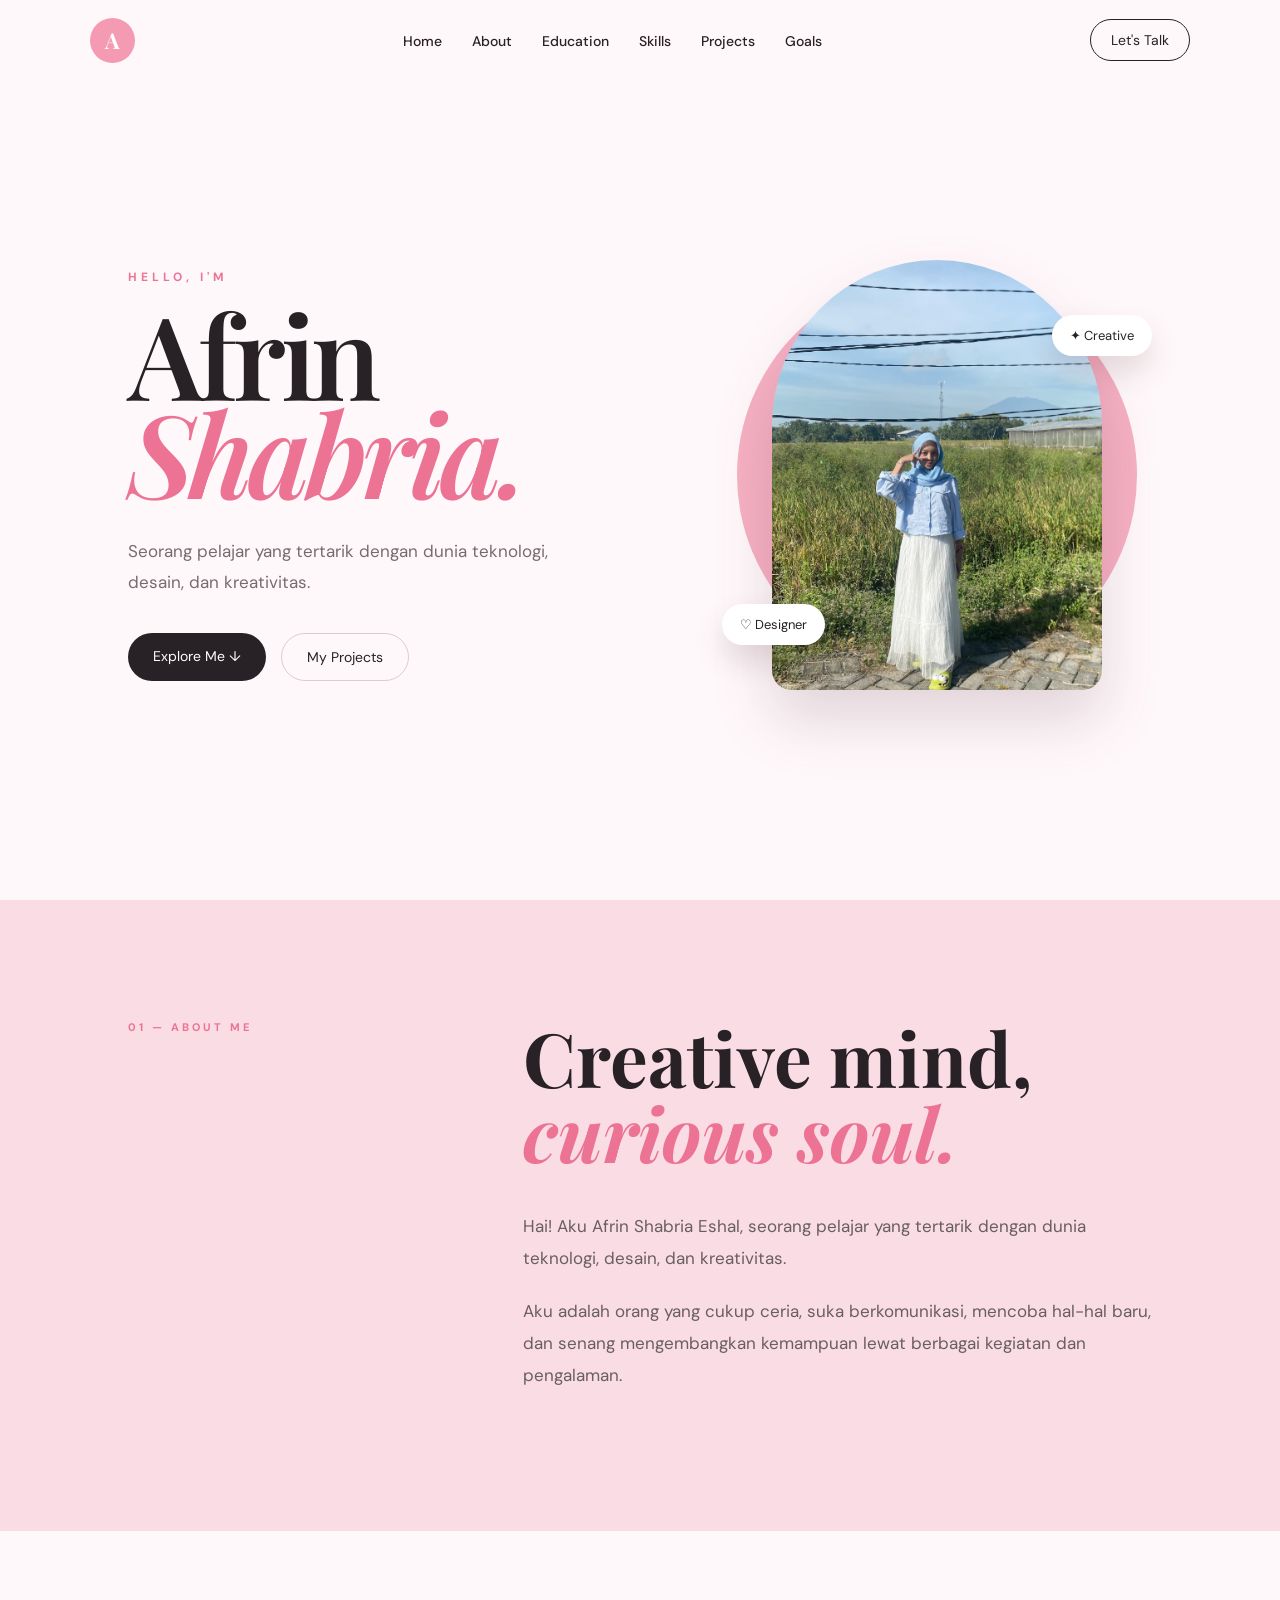
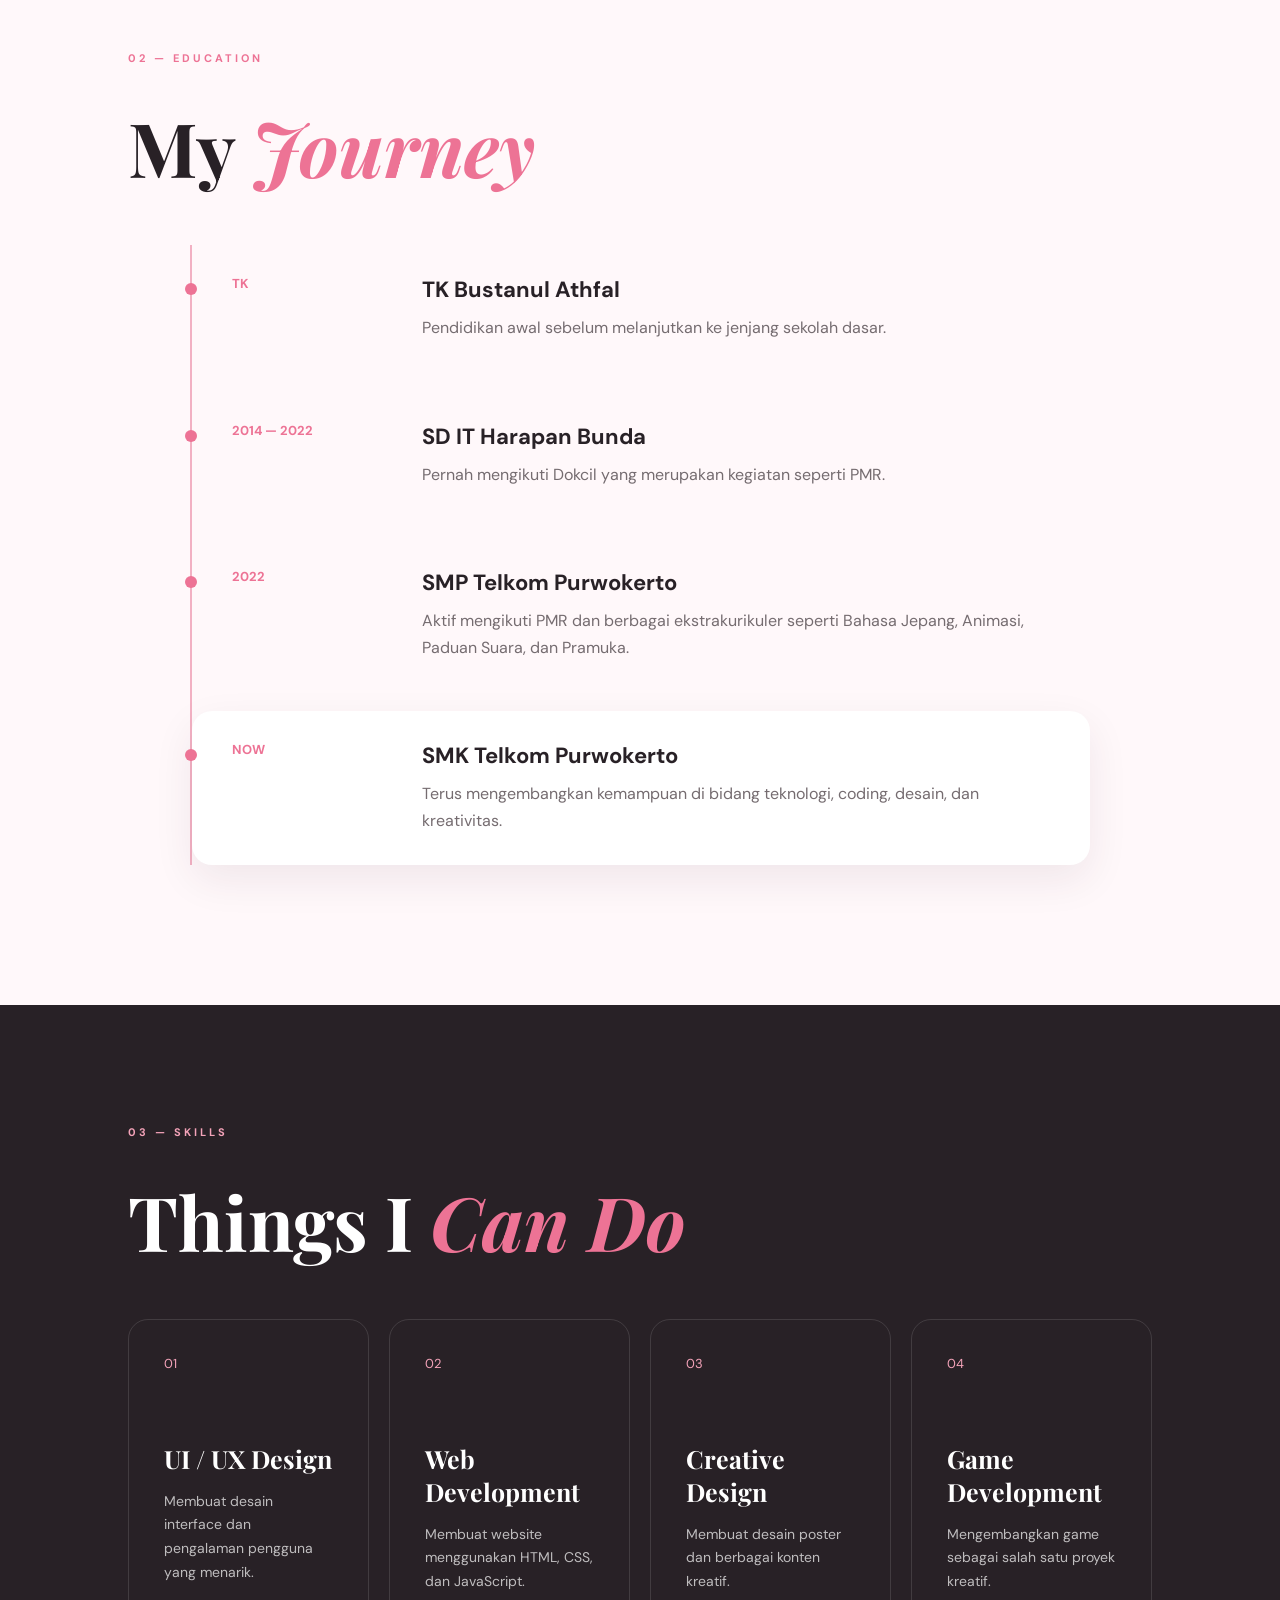
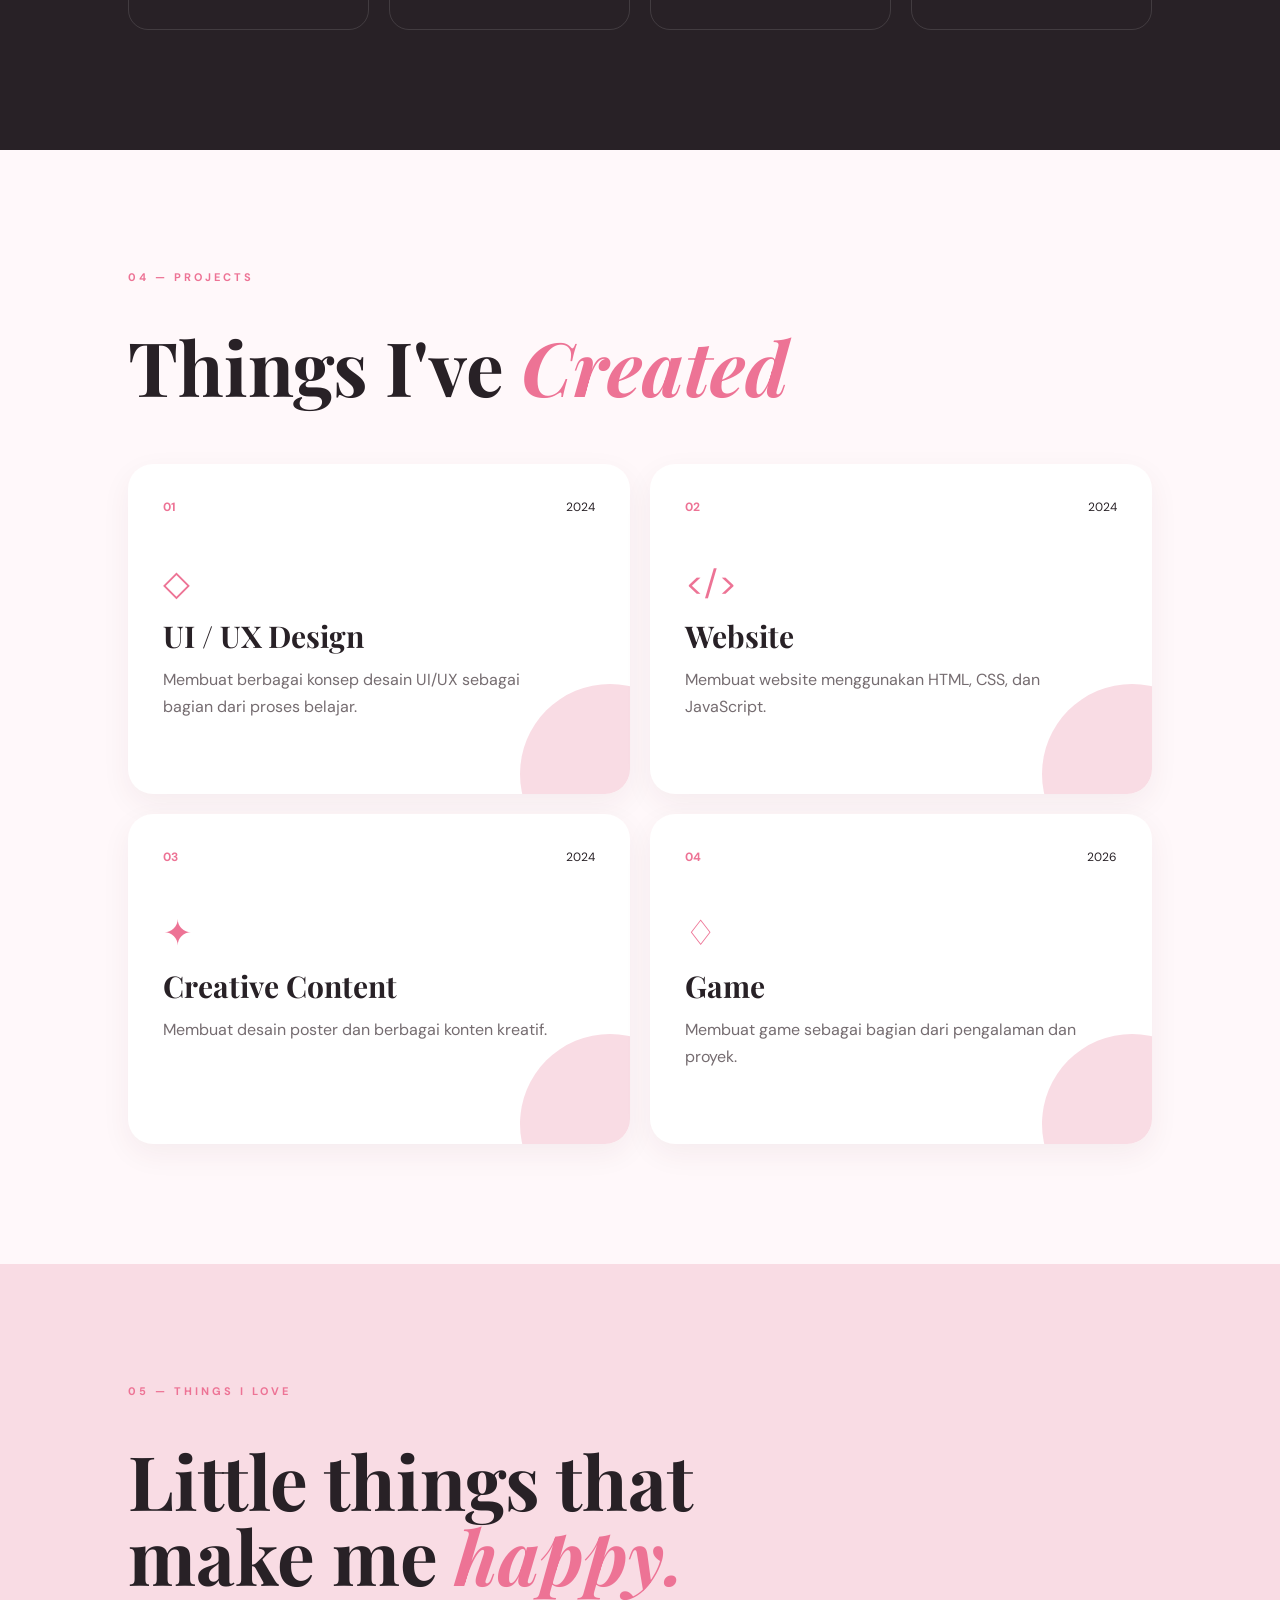
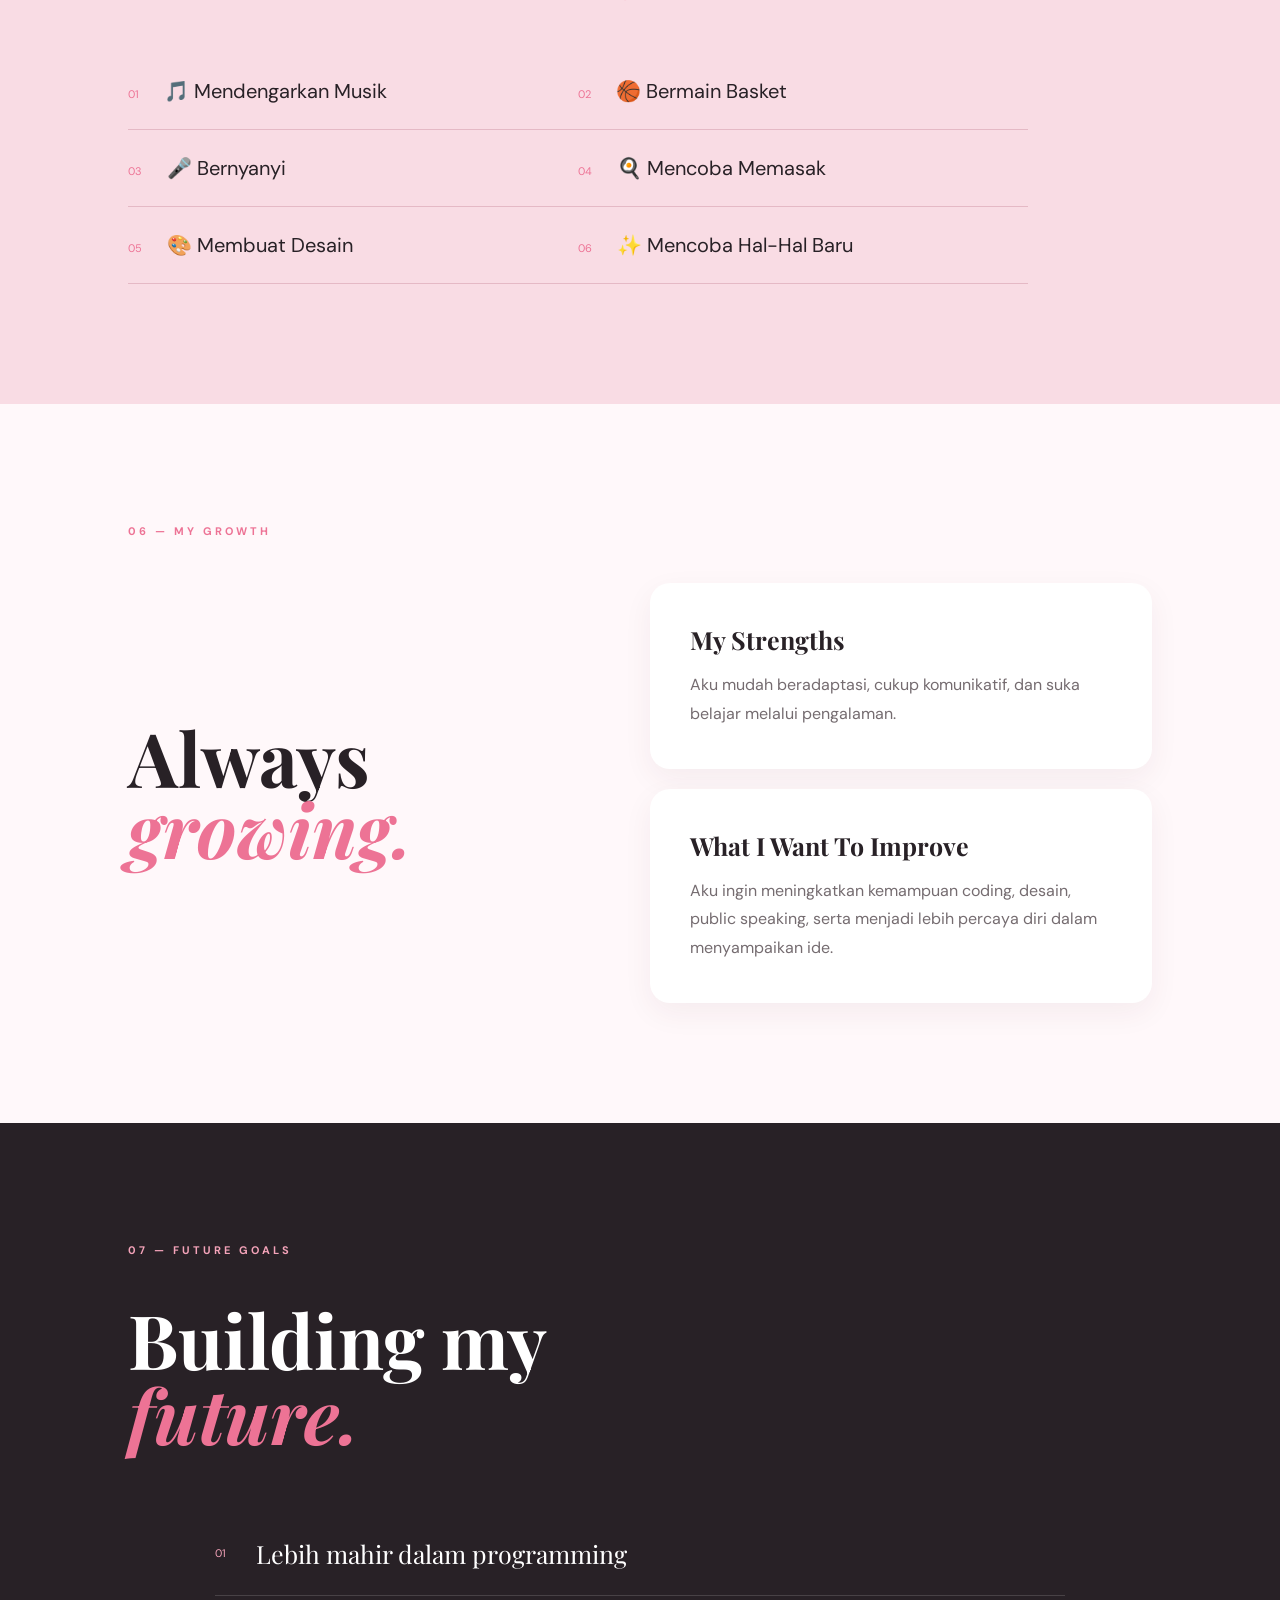
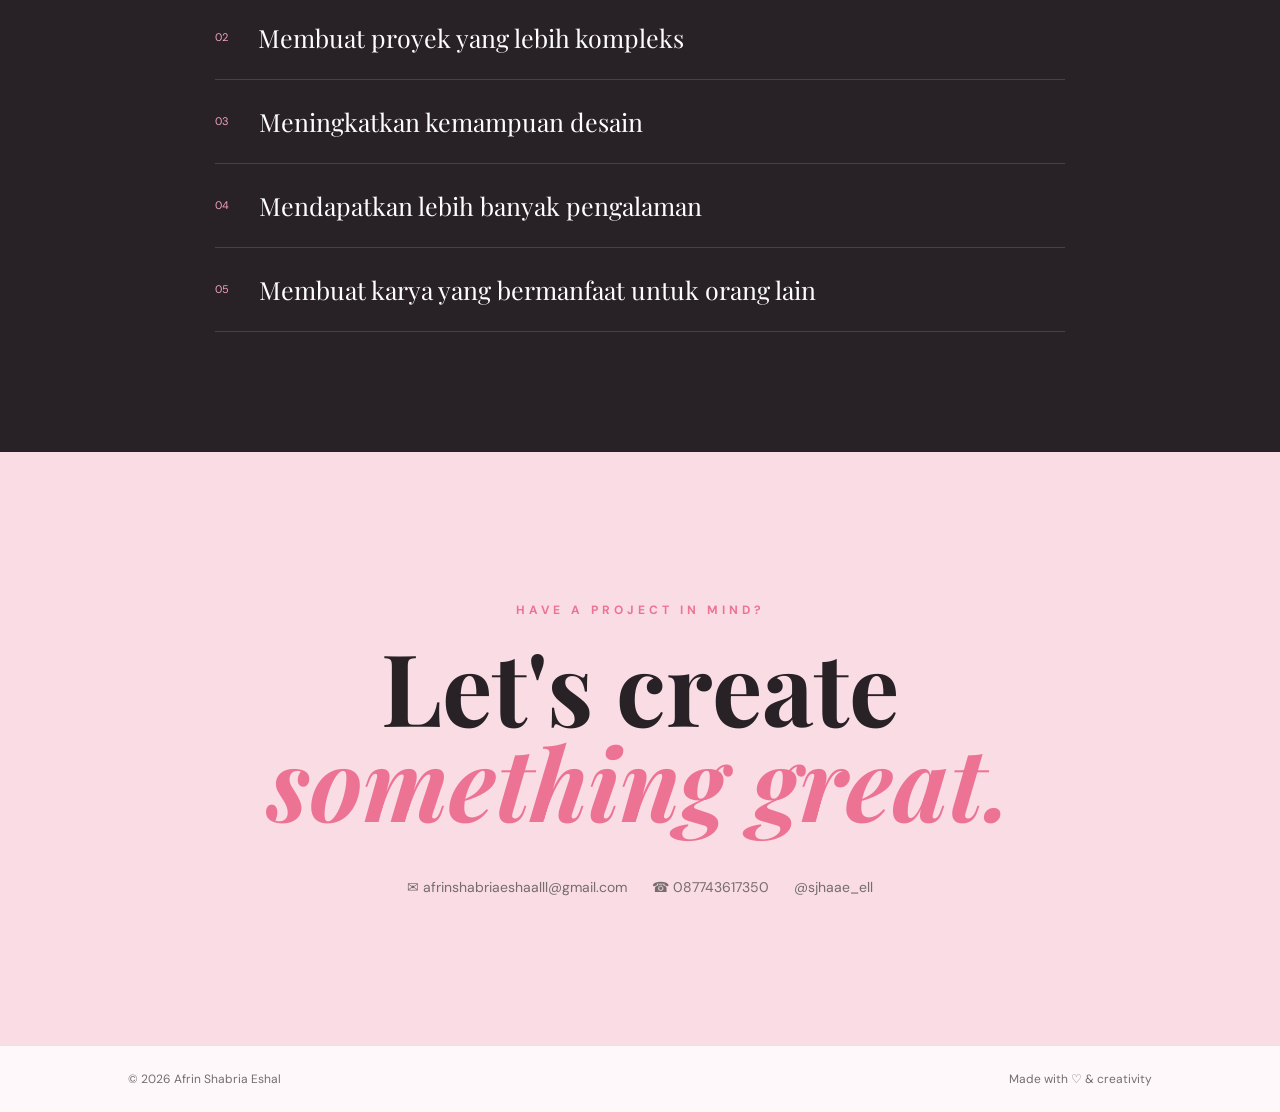
==== tes/index.html @ f7b9edfa "mbull" ====
<!DOCTYPE html>
<html lang="id">
<head>
    <meta charset="UTF-8">
    <meta name="viewport" content="width=device-width, initial-scale=1.0">

    <title>Afrin Shabria | Portfolio</title>

    <!-- Google Font -->
    <link rel="preconnect" href="https://fonts.googleapis.com">
    <link rel="preconnect" href="https://fonts.gstatic.com" crossorigin>
    <link href="https://fonts.googleapis.com/css2?family=DM+Sans:wght@400;500;600;700&family=Playfair+Display:wght@500;600;700&display=swap" rel="stylesheet">

    <!-- CSS -->
    <link rel="stylesheet" href="style.css">
</head>

<body>

    <!-- NAVBAR -->
    <nav class="navbar">
        <div class="logo">
            <span>A</span>
        </div>

        <ul class="nav-menu">
            <li><a href="#home">Home</a></li>
            <li><a href="#about">About</a></li>
            <li><a href="#education">Education</a></li>
            <li><a href="#skills">Skills</a></li>
            <li><a href="#projects">Projects</a></li>
            <li><a href="#goals">Goals</a></li>
        </ul>

        <a href="#contact" class="nav-button">Let's Talk</a>
    </nav>


    <!-- HERO -->
    <section id="home" class="hero">

        <div class="hero-content">

            <p class="small-title">
                HELLO, I'M
            </p>

            <h1>
                Afrin<br>
                <span>Shabria.</span>
            </h1>

            <p class="hero-description">
                Seorang pelajar yang tertarik dengan dunia
                teknologi, desain, dan kreativitas.
            </p>

            <div class="hero-buttons">
                <a href="#about" class="primary-button">
                    Explore Me ↓
                </a>

                <a href="#projects" class="secondary-button">
                    My Projects
                </a>
            </div>

        </div>


        <div class="hero-image">

            <div class="pink-circle"></div>

            <img src="foto-intro.png" alt="Foto Afrin Shabria">

            <div class="floating-card card-one">
                ✦ Creative
            </div>

            <div class="floating-card card-two">
                ♡ Designer
            </div>

        </div>

    </section>


    <!-- ABOUT -->
    <section id="about" class="section about">

        <div class="section-label">
            01 — ABOUT ME
        </div>

        <div class="about-content">

            <h2>
                Creative mind,<br>
                <span>curious soul.</span>
            </h2>

            <p>
                Hai! Aku Afrin Shabria Eshal, seorang pelajar
                yang tertarik dengan dunia teknologi, desain,
                dan kreativitas.
            </p>

            <p>
                Aku adalah orang yang cukup ceria, suka
                berkomunikasi, mencoba hal-hal baru, dan senang
                mengembangkan kemampuan lewat berbagai kegiatan
                dan pengalaman.
            </p>

        </div>

    </section>


    <!-- EDUCATION -->
    <section id="education" class="section education">

        <div class="section-label">
            02 — EDUCATION
        </div>

        <h2 class="section-title">
            My <span>Journey</span>
        </h2>

        <div class="timeline">

            <div class="timeline-item">

                <div class="timeline-year">
                    TK
                </div>

                <div class="timeline-content">
                    <h3>TK Bustanul Athfal</h3>
                    <p>
                        Pendidikan awal sebelum melanjutkan
                        ke jenjang sekolah dasar.
                    </p>
                </div>

            </div>


            <div class="timeline-item">

                <div class="timeline-year">
                    2014 — 2022
                </div>

                <div class="timeline-content">
                    <h3>SD IT Harapan Bunda</h3>
                    <p>
                        Pernah mengikuti Dokcil yang merupakan
                        kegiatan seperti PMR.
                    </p>
                </div>

            </div>


            <div class="timeline-item">

                <div class="timeline-year">
                    2022
                </div>

                <div class="timeline-content">
                    <h3>SMP Telkom Purwokerto</h3>
                    <p>
                        Aktif mengikuti PMR dan berbagai
                        ekstrakurikuler seperti Bahasa Jepang,
                        Animasi, Paduan Suara, dan Pramuka.
                    </p>
                </div>

            </div>


            <div class="timeline-item active">

                <div class="timeline-year">
                    NOW
                </div>

                <div class="timeline-content">
                    <h3>SMK Telkom Purwokerto</h3>
                    <p>
                        Terus mengembangkan kemampuan di bidang
                        teknologi, coding, desain, dan kreativitas.
                    </p>
                </div>

            </div>

        </div>

    </section>


    <!-- SKILLS -->
    <section id="skills" class="section skills-section">

        <div class="section-label">
            03 — SKILLS
        </div>

        <h2 class="section-title">
            Things I <span>Can Do</span>
        </h2>

        <div class="skills-grid">

            <div class="skill-card">
                <div class="skill-number">01</div>
                <h3>UI / UX Design</h3>
                <p>
                    Membuat desain interface dan pengalaman
                    pengguna yang menarik.
                </p>
            </div>

            <div class="skill-card">
                <div class="skill-number">02</div>
                <h3>Web Development</h3>
                <p>
                    Membuat website menggunakan HTML,
                    CSS, dan JavaScript.
                </p>
            </div>

            <div class="skill-card">
                <div class="skill-number">03</div>
                <h3>Creative Design</h3>
                <p>
                    Membuat desain poster dan berbagai
                    konten kreatif.
                </p>
            </div>

            <div class="skill-card">
                <div class="skill-number">04</div>
                <h3>Game Development</h3>
                <p>
                    Mengembangkan game sebagai salah satu
                    proyek kreatif.
                </p>
            </div>

        </div>

    </section>


    <!-- PROJECTS -->
    <section id="projects" class="section projects">

        <div class="section-label">
            04 — PROJECTS
        </div>

        <h2 class="section-title">
            Things I've <span>Created</span>
        </h2>

        <div class="project-grid">

            <div class="project-card project-large">

                <div class="project-number">
                    01
                </div>

                <div class="project-icon">
                    ◇
                </div>

                <h3>UI / UX Design</h3>

                <p>
                    Membuat berbagai konsep desain
                    UI/UX sebagai bagian dari proses belajar.
                </p>

                <span class="project-year">
                    2024
                </span>

            </div>


            <div class="project-card">

                <div class="project-number">
                    02
                </div>

                <div class="project-icon">
                    &lt;/&gt;
                </div>

                <h3>Website</h3>

                <p>
                    Membuat website menggunakan HTML,
                    CSS, dan JavaScript.
                </p>

                <span class="project-year">
                    2024
                </span>

            </div>


            <div class="project-card">

                <div class="project-number">
                    03
                </div>

                <div class="project-icon">
                    ✦
                </div>

                <h3>Creative Content</h3>

                <p>
                    Membuat desain poster dan
                    berbagai konten kreatif.
                </p>

                <span class="project-year">
                    2024
                </span>

            </div>


            <div class="project-card">

                <div class="project-number">
                    04
                </div>

                <div class="project-icon">
                    ♢
                </div>

                <h3>Game</h3>

                <p>
                    Membuat game sebagai bagian
                    dari pengalaman dan proyek.
                </p>

                <span class="project-year">
                    2026
                </span>

            </div>

        </div>

    </section>


    <!-- HOBBIES -->
    <section class="section hobbies">

        <div class="section-label">
            05 — THINGS I LOVE
        </div>

        <h2 class="section-title">
            Little things that<br>
            make me <span>happy.</span>
        </h2>

        <div class="hobby-list">

            <div class="hobby">
                <span>01</span>
                🎵 Mendengarkan Musik
            </div>

            <div class="hobby">
                <span>02</span>
                🏀 Bermain Basket
            </div>

            <div class="hobby">
                <span>03</span>
                🎤 Bernyanyi
            </div>

            <div class="hobby">
                <span>04</span>
                🍳 Mencoba Memasak
            </div>

            <div class="hobby">
                <span>05</span>
                🎨 Membuat Desain
            </div>

            <div class="hobby">
                <span>06</span>
                ✨ Mencoba Hal-Hal Baru
            </div>

        </div>

    </section>


    <!-- GROWTH -->
    <section class="section growth">

        <div class="section-label">
            06 — MY GROWTH
        </div>

        <div class="growth-grid">

            <div>
                <h2>
                    Always<br>
                    <span>growing.</span>
                </h2>
            </div>

            <div class="growth-box">

                <h3>My Strengths</h3>

                <p>
                    Aku mudah beradaptasi, cukup komunikatif,
                    dan suka belajar melalui pengalaman.
                </p>

            </div>

            <div class="growth-box">

                <h3>What I Want To Improve</h3>

                <p>
                    Aku ingin meningkatkan kemampuan coding,
                    desain, public speaking, serta menjadi
                    lebih percaya diri dalam menyampaikan ide.
                </p>

            </div>

        </div>

    </section>


    <!-- GOALS -->
    <section id="goals" class="section goals">

        <div class="section-label">
            07 — FUTURE GOALS
        </div>

        <h2 class="section-title">
            Building my<br>
            <span>future.</span>
        </h2>

        <div class="goals-grid">

            <div class="goal">
                <span>01</span>
                Lebih mahir dalam programming
            </div>

            <div class="goal">
                <span>02</span>
                Membuat proyek yang lebih kompleks
            </div>

            <div class="goal">
                <span>03</span>
                Meningkatkan kemampuan desain
            </div>

            <div class="goal">
                <span>04</span>
                Mendapatkan lebih banyak pengalaman
            </div>

            <div class="goal">
                <span>05</span>
                Membuat karya yang bermanfaat untuk orang lain
            </div>

        </div>

    </section>


    <!-- CONTACT -->
    <section id="contact" class="contact">

        <p class="small-title">
            HAVE A PROJECT IN MIND?
        </p>

        <h2>
            Let's create<br>
            <span>something great.</span>
        </h2>

        <div class="contact-info">

            <a href="mailto:afrinshabriaeshaalll@gmail.com">
                ✉ afrinshabriaeshaalll@gmail.com
            </a>

            <span>
                ☎ 087743617350
            </span>

            <span>
                @sjhaae_ell
            </span>

        </div>

    </section>


    <!-- FOOTER -->
    <footer>

        <div>
            © 2026 Afrin Shabria Eshal
        </div>

        <div>
            Made with ♡ & creativity
        </div>

    </footer>


    <!-- JAVASCRIPT -->
    <script>

        // Smooth scrolling
        document.querySelectorAll('a[href^="#"]').forEach(anchor => {

            anchor.addEventListener('click', function (e) {

                e.preventDefault();

                document.querySelector(this.getAttribute('href'))
                    .scrollIntoView({
                        behavior: 'smooth'
                    });

            });

        });


        // Navbar effect ketika scroll
        window.addEventListener('scroll', () => {

            const navbar = document.querySelector('.navbar');

            if (window.scrollY > 50) {
                navbar.classList.add('scrolled');
            } else {
                navbar.classList.remove('scrolled');
            }

        });


        // Reveal animation
        const revealElements =
            document.querySelectorAll(
                '.card, .skill-card, .project-card, .timeline-item, .growth-box, .goal, .hobby'
            );

        const observer = new IntersectionObserver(
            entries => {

                entries.forEach(entry => {

                    if (entry.isIntersecting) {
                        entry.target.classList.add('show');
                    }

                });

            },
            {
                threshold: 0.15
            }
        );

        revealElements.forEach(element => {
            observer.observe(element);
        });

    </script>

</body>
</html>
---- tes/style.css ----
/* =========================
   RESET
========================= */

* {
    margin: 0;
    padding: 0;
    box-sizing: border-box;
}

html {
    scroll-behavior: smooth;
}

body {
    font-family: "DM Sans", sans-serif;
    background: #fff8fa;
    color: #282126;
    overflow-x: hidden;
}

a {
    text-decoration: none;
    color: inherit;
}

section {
    scroll-margin-top: 90px;
}


/* =========================
   NAVBAR
========================= */

.navbar {
    position: fixed;
    top: 0;
    left: 0;
    width: 100%;
    height: 80px;

    display: flex;
    align-items: center;
    justify-content: space-between;

    padding: 0 7%;

    z-index: 1000;

    transition: 0.3s;
}

.navbar.scrolled {
    background: rgba(255, 248, 250, 0.9);
    backdrop-filter: blur(15px);
    box-shadow: 0 5px 30px rgba(80, 40, 50, 0.08);
}

.logo {
    width: 45px;
    height: 45px;

    display: flex;
    align-items: center;
    justify-content: center;

    border-radius: 50%;

    background: #f49ab2;
    color: white;

    font-family: "Playfair Display", serif;
    font-size: 22px;
    font-weight: bold;
}

.nav-menu {
    display: flex;
    gap: 30px;
    list-style: none;
}

.nav-menu a {
    font-size: 14px;
    font-weight: 500;

    transition: 0.3s;
}

.nav-menu a:hover {
    color: #ed7395;
}

.nav-button {
    padding: 11px 20px;

    border: 1px solid #282126;
    border-radius: 30px;

    font-size: 14px;

    transition: 0.3s;
}

.nav-button:hover {
    background: #282126;
    color: white;
}


/* =========================
   HERO
========================= */

.hero {
    min-height: 100vh;

    display: flex;
    align-items: center;
    justify-content: space-between;

    padding: 130px 10% 80px;

    position: relative;

    overflow: hidden;
}

.hero-content {
    max-width: 600px;

    animation: fadeUp 1s ease;
}

.small-title {
    font-size: 12px;
    letter-spacing: 4px;
    font-weight: 700;

    color: #ed7395;

    margin-bottom: 20px;
}

.hero h1 {
    font-family: "Playfair Display", serif;

    font-size: clamp(70px, 9vw, 125px);
    line-height: 0.85;

    font-weight: 600;

    letter-spacing: -5px;
}

.hero h1 span {
    color: #ed7395;
    font-style: italic;
}

.hero-description {
    max-width: 430px;

    margin-top: 35px;

    font-size: 17px;
    line-height: 1.8;

    color: #756c70;
}

.hero-buttons {
    display: flex;
    gap: 15px;

    margin-top: 35px;
}

.primary-button,
.secondary-button {
    padding: 14px 25px;

    border-radius: 30px;

    font-size: 14px;

    transition: 0.3s;
}

.primary-button {
    background: #282126;
    color: white;
}

.primary-button:hover {
    background: #ed7395;
    transform: translateY(-3px);
}

.secondary-button {
    border: 1px solid #d9cdd1;
}

.secondary-button:hover {
    border-color: #ed7395;
    color: #ed7395;
}


/* =========================
   HERO IMAGE
========================= */

.hero-image {
    width: 430px;
    height: 520px;

    position: relative;

    animation: fadeIn 1.2s ease;
}

.hero-image img {
    position: absolute;

    width: 330px;
    height: 430px;

    object-fit: cover;

    left: 50%;
    top: 50%;

    transform: translate(-50%, -50%);

    border-radius: 170px 170px 20px 20px;

    z-index: 2;

    filter: grayscale(15%);

    box-shadow: 0 30px 60px rgba(100, 50, 70, 0.18);
}

.pink-circle {
    position: absolute;

    width: 400px;
    height: 400px;

    border-radius: 50%;

    background: #f6b0c3;

    top: 60px;
    left: 15px;
}

.floating-card {
    position: absolute;

    background: white;

    padding: 12px 18px;

    border-radius: 30px;

    box-shadow: 0 15px 30px rgba(80, 40, 50, 0.15);

    font-size: 13px;

    z-index: 3;

    animation: floating 3s ease-in-out infinite;
}

.card-one {
    top: 100px;
    right: 0;
}

.card-two {
    bottom: 90px;
    left: 0;

    animation-delay: 1s;
}


/* =========================
   GENERAL SECTION
========================= */

.section {
    padding: 120px 10%;
}

.section-label {
    color: #ed7395;

    font-size: 11px;
    font-weight: 700;

    letter-spacing: 3px;

    margin-bottom: 45px;
}

.section-title {
    font-family: "Playfair Display", serif;

    font-size: clamp(45px, 6vw, 75px);

    line-height: 1;

    margin-bottom: 60px;
}

.section-title span {
    color: #ed7395;
    font-style: italic;
}


/* =========================
   ABOUT
========================= */

.about {
    background: #f9dce4;

    display: grid;
    grid-template-columns: 1fr 2fr;

    gap: 80px;
}

.about-content {
    max-width: 700px;
}

.about-content h2 {
    font-family: "Playfair Display", serif;

    font-size: clamp(45px, 6vw, 75px);

    line-height: 1;

    margin-bottom: 40px;
}

.about-content h2 span {
    color: #ed7395;
    font-style: italic;
}

.about-content p {
    max-width: 650px;

    color: #695e63;

    font-size: 17px;

    line-height: 1.9;

    margin-bottom: 20px;
}


/* =========================
   EDUCATION
========================= */

.timeline {
    max-width: 900px;

    margin: auto;

    border-left: 2px solid #f2b1c3;
}

.timeline-item {
    position: relative;

    display: grid;
    grid-template-columns: 160px 1fr;

    gap: 30px;

    padding: 30px 40px;

    margin-bottom: 20px;

    opacity: 0;
    transform: translateY(30px);

    transition: 0.7s;
}

.timeline-item.show {
    opacity: 1;
    transform: translateY(0);
}

.timeline-item::before {
    content: "";

    position: absolute;

    width: 12px;
    height: 12px;

    border-radius: 50%;

    background: #ed7395;

    left: -7px;
    top: 38px;
}

.timeline-year {
    color: #ed7395;

    font-size: 13px;

    font-weight: bold;
}

.timeline-content h3 {
    font-size: 22px;

    margin-bottom: 10px;
}

.timeline-content p {
    color: #756c70;

    line-height: 1.7;
}

.timeline-item.active {
    background: white;

    border-radius: 20px;

    box-shadow: 0 15px 40px rgba(70, 30, 45, 0.08);
}


/* =========================
   SKILLS
========================= */

.skills-section {
    background: #282126;
    color: white;
}

.skills-section .section-label {
    color: #f4a3b9;
}

.skills-grid {
    display: grid;

    grid-template-columns: repeat(4, 1fr);

    gap: 20px;
}

.skill-card {
    padding: 35px;

    min-height: 270px;

    border: 1px solid rgba(255,255,255,0.12);

    border-radius: 20px;

    transition: 0.4s;

    opacity: 0;
    transform: translateY(30px);
}

.skill-card.show {
    opacity: 1;
    transform: translateY(0);
}

.skill-card:hover {
    background: #f4a3b9;

    color: #282126;

    transform: translateY(-10px);
}

.skill-number {
    color: #f4a3b9;

    font-size: 13px;

    margin-bottom: 70px;
}

.skill-card:hover .skill-number {
    color: #282126;
}

.skill-card h3 {
    font-family: "Playfair Display", serif;

    font-size: 25px;

    margin-bottom: 15px;
}

.skill-card p {
    font-size: 14px;

    line-height: 1.7;

    opacity: 0.7;
}


/* =========================
   PROJECTS
========================= */

.project-grid {
    display: grid;

    grid-template-columns: repeat(2, 1fr);

    gap: 20px;
}

.project-card {
    position: relative;

    min-height: 330px;

    padding: 35px;

    border-radius: 25px;

    background: white;

    box-shadow: 0 10px 30px rgba(80, 40, 50, 0.06);

    transition: 0.4s;

    overflow: hidden;

    opacity: 0;
    transform: translateY(30px);
}

.project-card.show {
    opacity: 1;
    transform: translateY(0);
}

.project-card:hover {
    transform: translateY(-10px);

    box-shadow: 0 25px 50px rgba(80, 40, 50, 0.15);
}

.project-card::after {
    content: "";

    position: absolute;

    width: 180px;
    height: 180px;

    border-radius: 50%;

    background: #f9dce4;

    right: -70px;
    bottom: -70px;

    transition: 0.4s;
}

.project-card:hover::after {
    transform: scale(1.4);
    background: #f4a3b9;
}

.project-number {
    font-size: 12px;

    color: #ed7395;

    font-weight: bold;
}

.project-icon {
    margin-top: 45px;

    font-size: 35px;

    color: #ed7395;
}

.project-card h3 {
    font-family: "Playfair Display", serif;

    font-size: 30px;

    margin: 10px 0;
}

.project-card p {
    max-width: 400px;

    color: #756c70;

    line-height: 1.7;
}

.project-year {
    position: absolute;

    right: 35px;
    top: 35px;

    font-size: 12px;
}


/* =========================
   HOBBIES
========================= */

.hobbies {
    background: #f9dce4;
}

.hobby-list {
    display: grid;

    grid-template-columns: repeat(2, 1fr);

    gap: 0;

    max-width: 900px;
}

.hobby {
    padding: 25px 0;

    border-bottom: 1px solid #e5b9c5;

    font-size: 20px;

    transition: 0.3s;

    opacity: 0;
    transform: translateX(-20px);
}

.hobby.show {
    opacity: 1;
    transform: translateX(0);
}

.hobby:hover {
    padding-left: 15px;
    color: #ed7395;
}

.hobby span {
    color: #ed7395;

    font-size: 11px;

    margin-right: 20px;
}


/* =========================
   GROWTH
========================= */

.growth-grid {
    display: grid;

    grid-template-columns: 1fr 1fr;

    gap: 20px;
}

.growth-grid > div:first-child {
    grid-row: span 2;

    display: flex;

    align-items: center;
}

.growth h2 {
    font-family: "Playfair Display", serif;

    font-size: 75px;

    line-height: 0.95;
}

.growth h2 span {
    color: #ed7395;

    font-style: italic;
}

.growth-box {
    padding: 40px;

    background: white;

    border-radius: 20px;

    box-shadow: 0 10px 30px rgba(80, 40, 50, 0.06);

    opacity: 0;
    transform: translateY(30px);

    transition: 0.5s;
}

.growth-box.show {
    opacity: 1;
    transform: translateY(0);
}

.growth-box:hover {
    transform: translateY(-7px);
}

.growth-box h3 {
    margin-bottom: 15px;

    font-family: "Playfair Display", serif;

    font-size: 25px;
}

.growth-box p {
    color: #756c70;

    line-height: 1.8;
}


/* =========================
   GOALS
========================= */

.goals {
    background: #282126;
    color: white;
}

.goals .section-label {
    color: #f4a3b9;
}

.goals-grid {
    max-width: 850px;

    margin: auto;
}

.goal {
    display: flex;

    align-items: center;

    gap: 30px;

    padding: 25px 0;

    border-bottom: 1px solid rgba(255,255,255,0.15);

    font-family: "Playfair Display", serif;

    font-size: 25px;

    opacity: 0;
    transform: translateX(-20px);

    transition: 0.5s;
}

.goal.show {
    opacity: 1;
    transform: translateX(0);
}

.goal:hover {
    color: #f4a3b9;

    padding-left: 15px;
}

.goal span {
    font-family: "DM Sans", sans-serif;

    font-size: 11px;

    color: #f4a3b9;
}


/* =========================
   CONTACT
========================= */

.contact {
    padding: 150px 10%;

    text-align: center;

    background: #f9dce4;
}

.contact h2 {
    font-family: "Playfair Display", serif;

    font-size: clamp(55px, 8vw, 100px);

    line-height: 0.95;

    margin-bottom: 50px;
}

.contact h2 span {
    color: #ed7395;

    font-style: italic;
}

.contact-info {
    display: flex;

    justify-content: center;

    flex-wrap: wrap;

    gap: 25px;

    color: #756c70;

    font-size: 14px;
}

.contact-info a:hover {
    color: #ed7395;
}


/* =========================
   FOOTER
========================= */

footer {
    padding: 25px 10%;

    display: flex;

    justify-content: space-between;

    font-size: 12px;

    color: #756c70;

    background: #fff8fa;
}


/* =========================
   ANIMATIONS
========================= */

@keyframes fadeUp {

    from {
        opacity: 0;
        transform: translateY(40px);
    }

    to {
        opacity: 1;
        transform: translateY(0);
    }

}

@keyframes fadeIn {

    from {
        opacity: 0;
        transform: scale(0.9);
    }

    to {
        opacity: 1;
        transform: scale(1);
    }

}

@keyframes floating {

    0%, 100% {
        transform: translateY(0);
    }

    50% {
        transform: translateY(-12px);
    }

}


/* =========================
   RESPONSIVE
========================= */

@media (max-width: 900px) {

    .nav-menu {
        display: none;
    }

    .hero {
        flex-direction: column;

        text-align: center;

        padding-top: 130px;
    }

    .hero-description {
        margin-left: auto;
        margin-right: auto;
    }

    .hero-buttons {
        justify-content: center;
    }

    .hero-image {
        margin-top: 60px;
    }

    .about {
        grid-template-columns: 1fr;
        gap: 20px;
    }

    .skills-grid {
        grid-template-columns: repeat(2, 1fr);
    }

    .growth-grid {
        grid-template-columns: 1fr;
    }

    .growth-grid > div:first-child {
        grid-row: auto;
    }

}


@media (max-width: 600px) {

    .navbar {
        padding: 0 5%;
    }

    .nav-button {
        display: none;
    }

    .hero {
        padding-left: 6%;
        padding-right: 6%;
    }

    .hero h1 {
        font-size: 70px;
    }

    .hero-image {
        width: 320px;
        height: 420px;
    }

    .hero-image img {
        width: 250px;
        height: 340px;
    }

    .pink-circle {
        width: 300px;
        height: 300px;

        left: 10px;
    }

    .section {
        padding: 80px 7%;
    }

    .skills-grid,
    .project-grid,
    .hobby-list {
        grid-template-columns: 1fr;
    }

    .timeline-item {
        grid-template-columns: 1fr;

        gap: 10px;

        padding-left: 25px;
    }

    .growth h2 {
        font-size: 55px;
    }

    .goal {
        font-size: 20px;
    }

    footer {
        flex-direction: column;

        gap: 10px;

        text-align: center;
    }

}
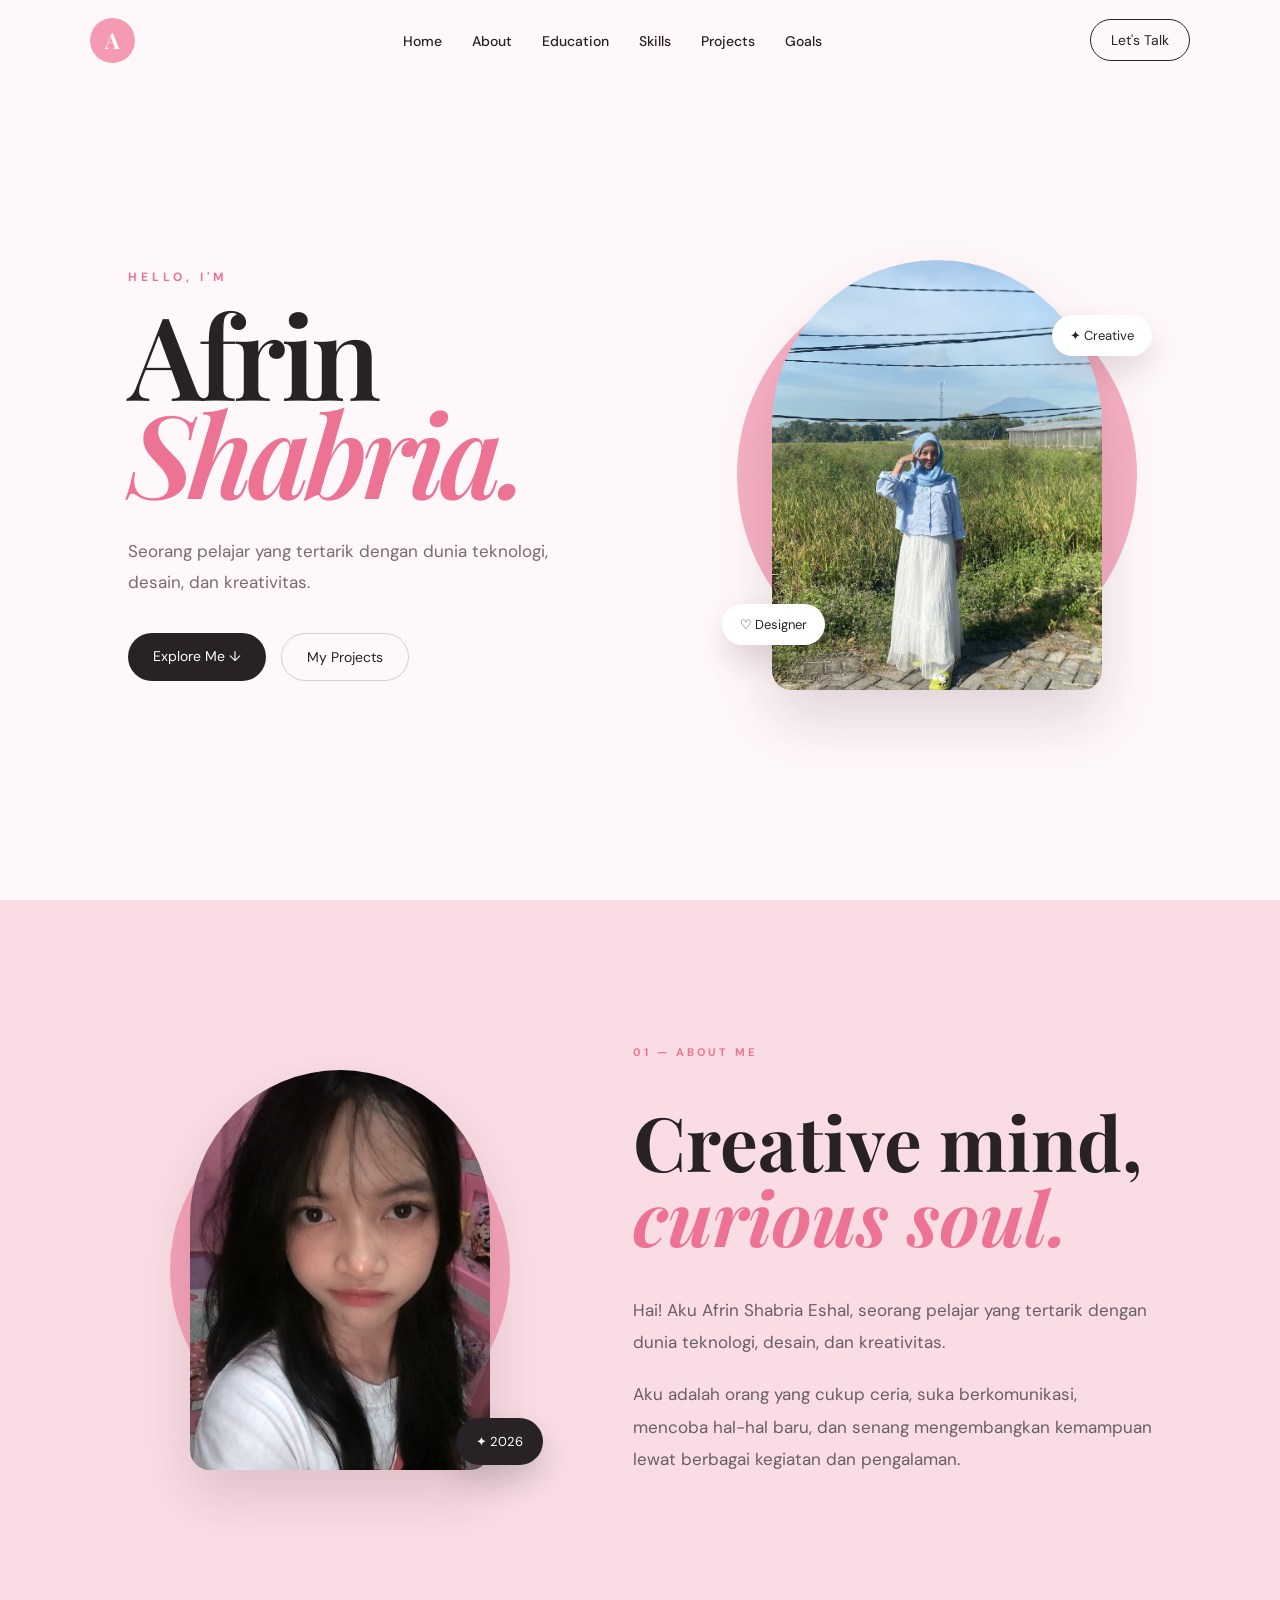
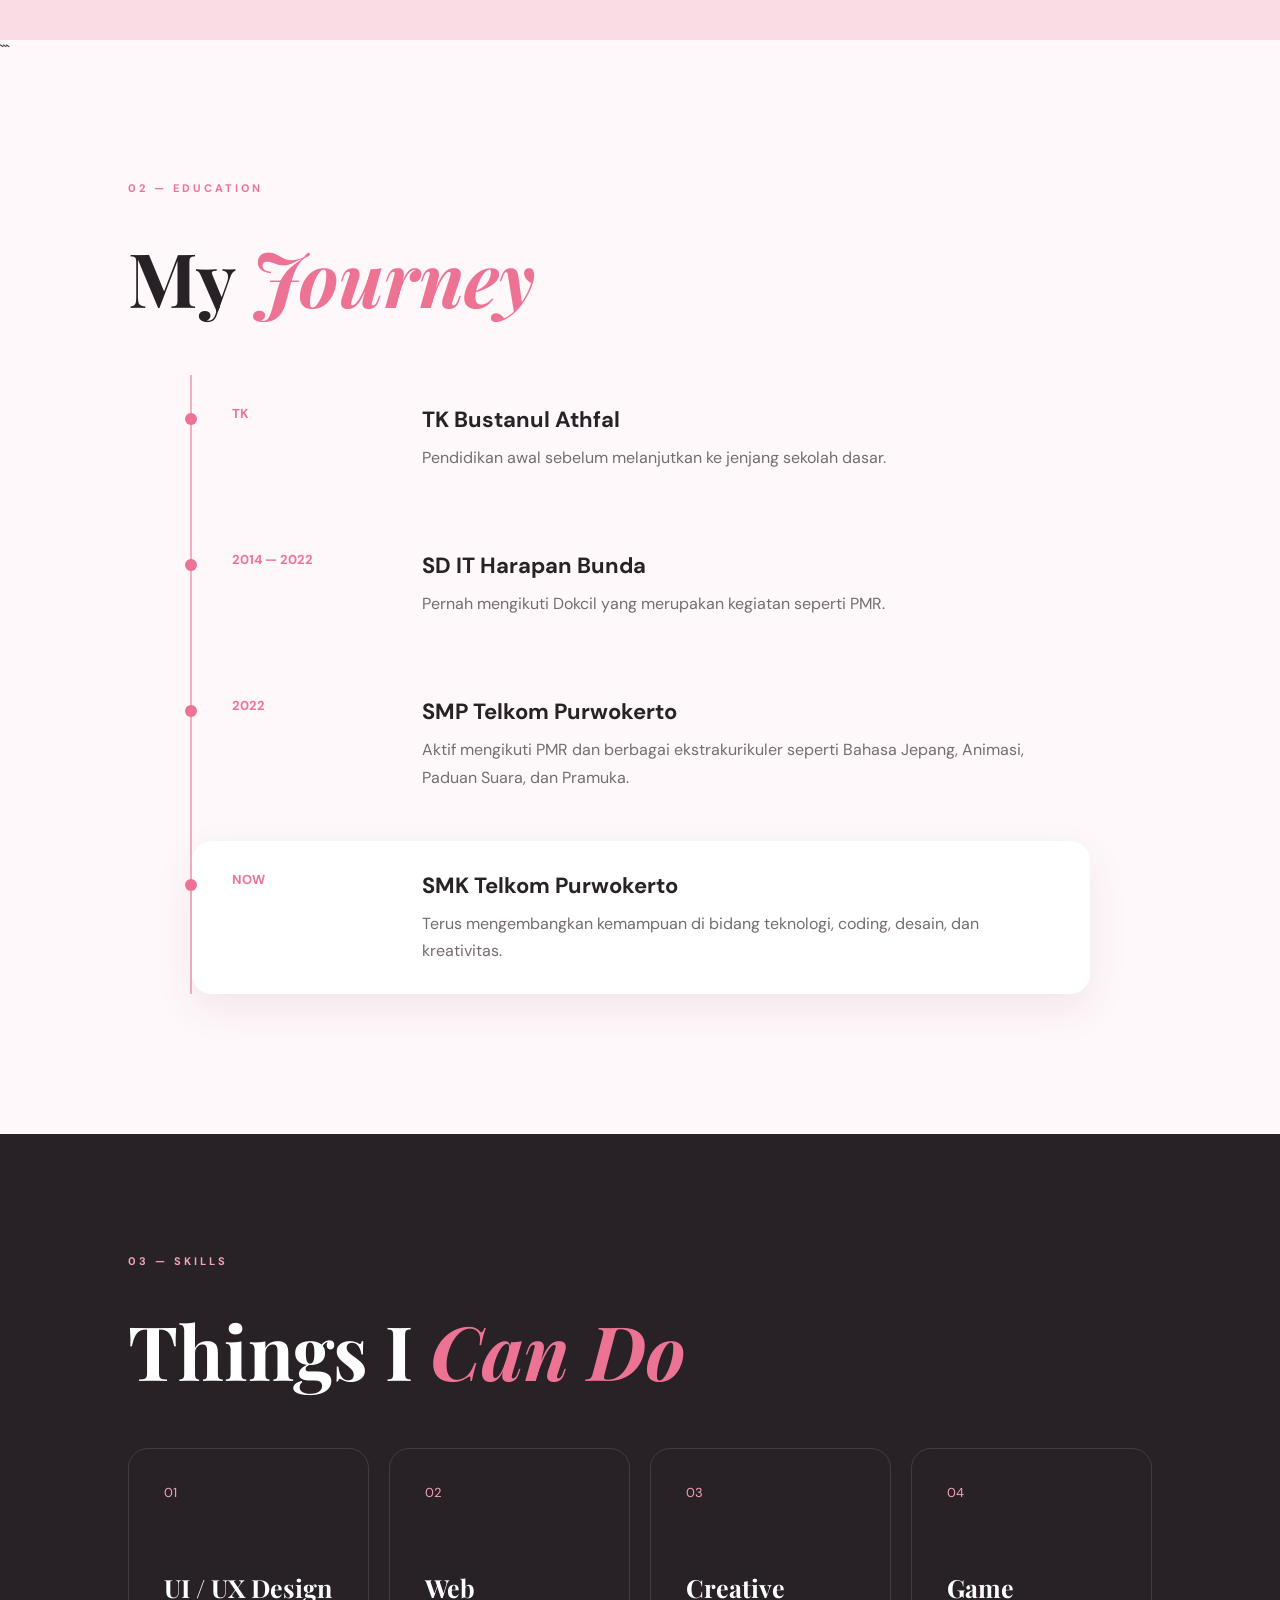
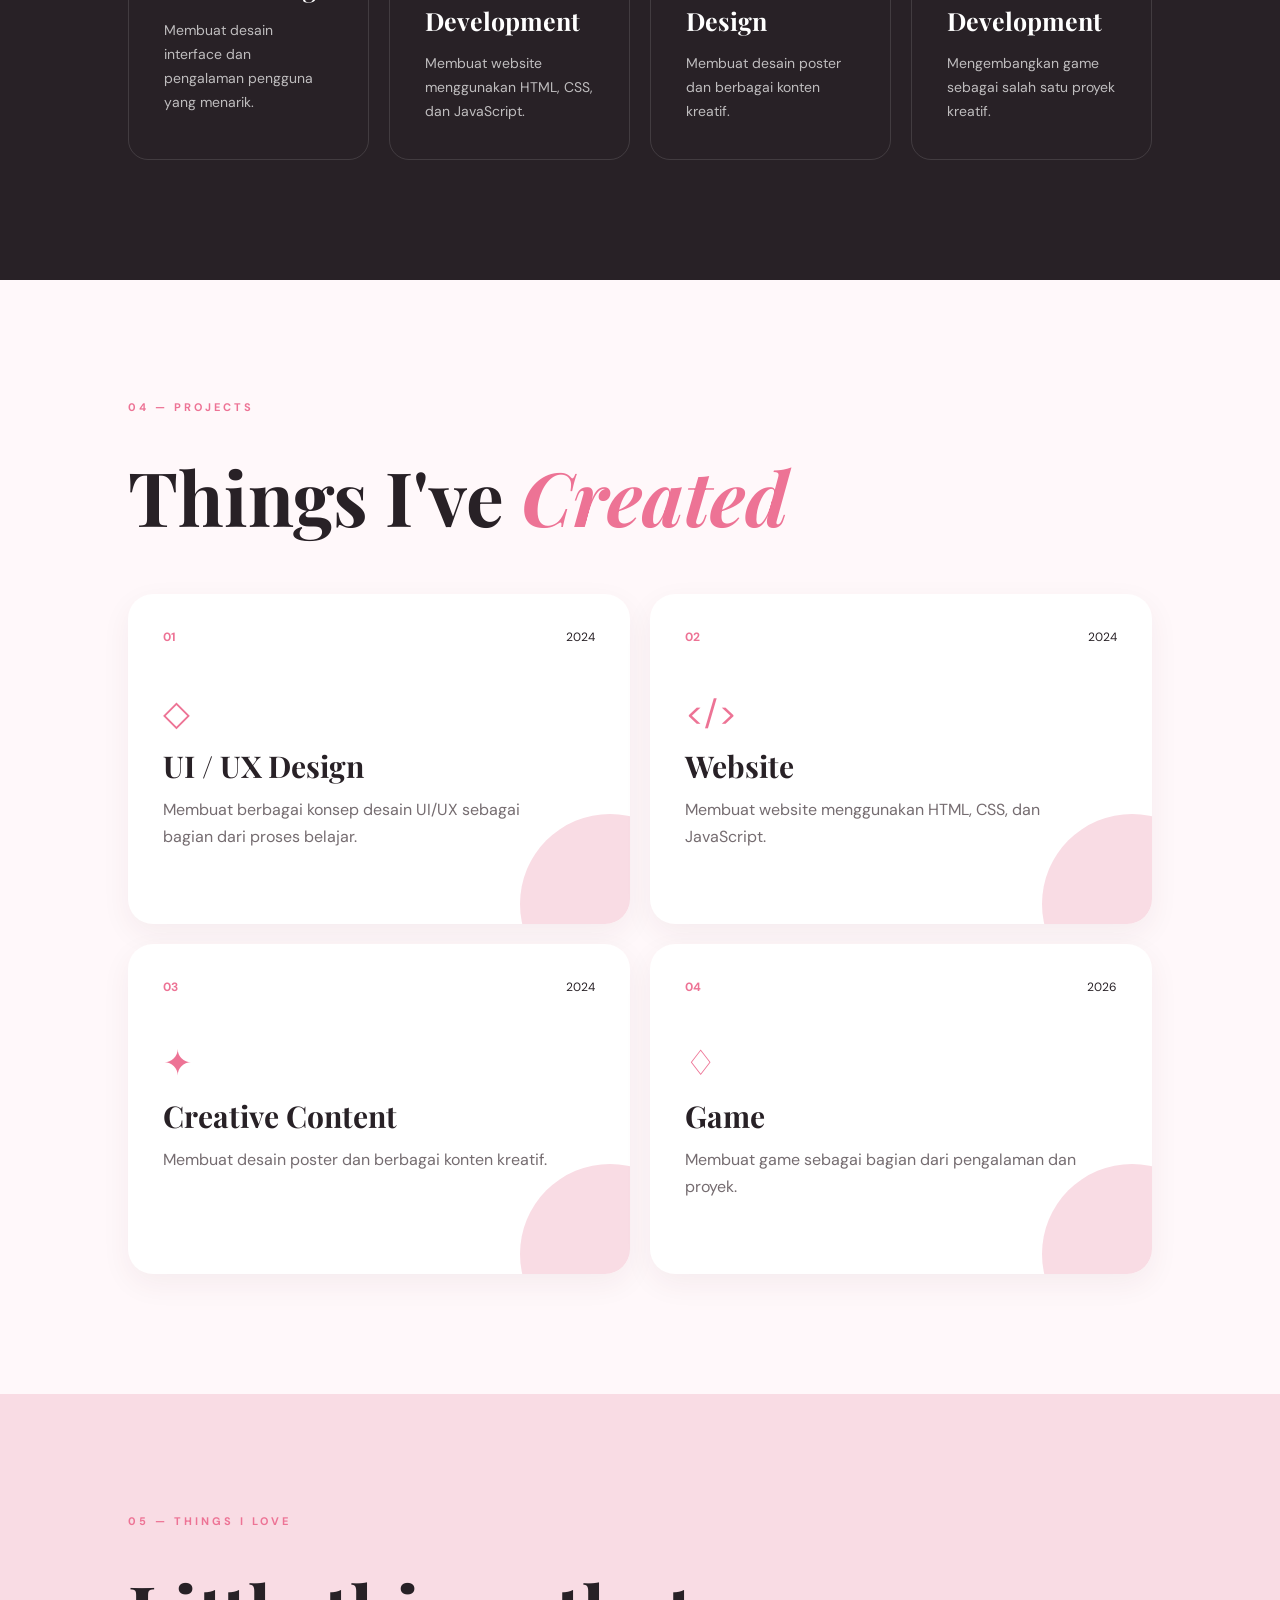
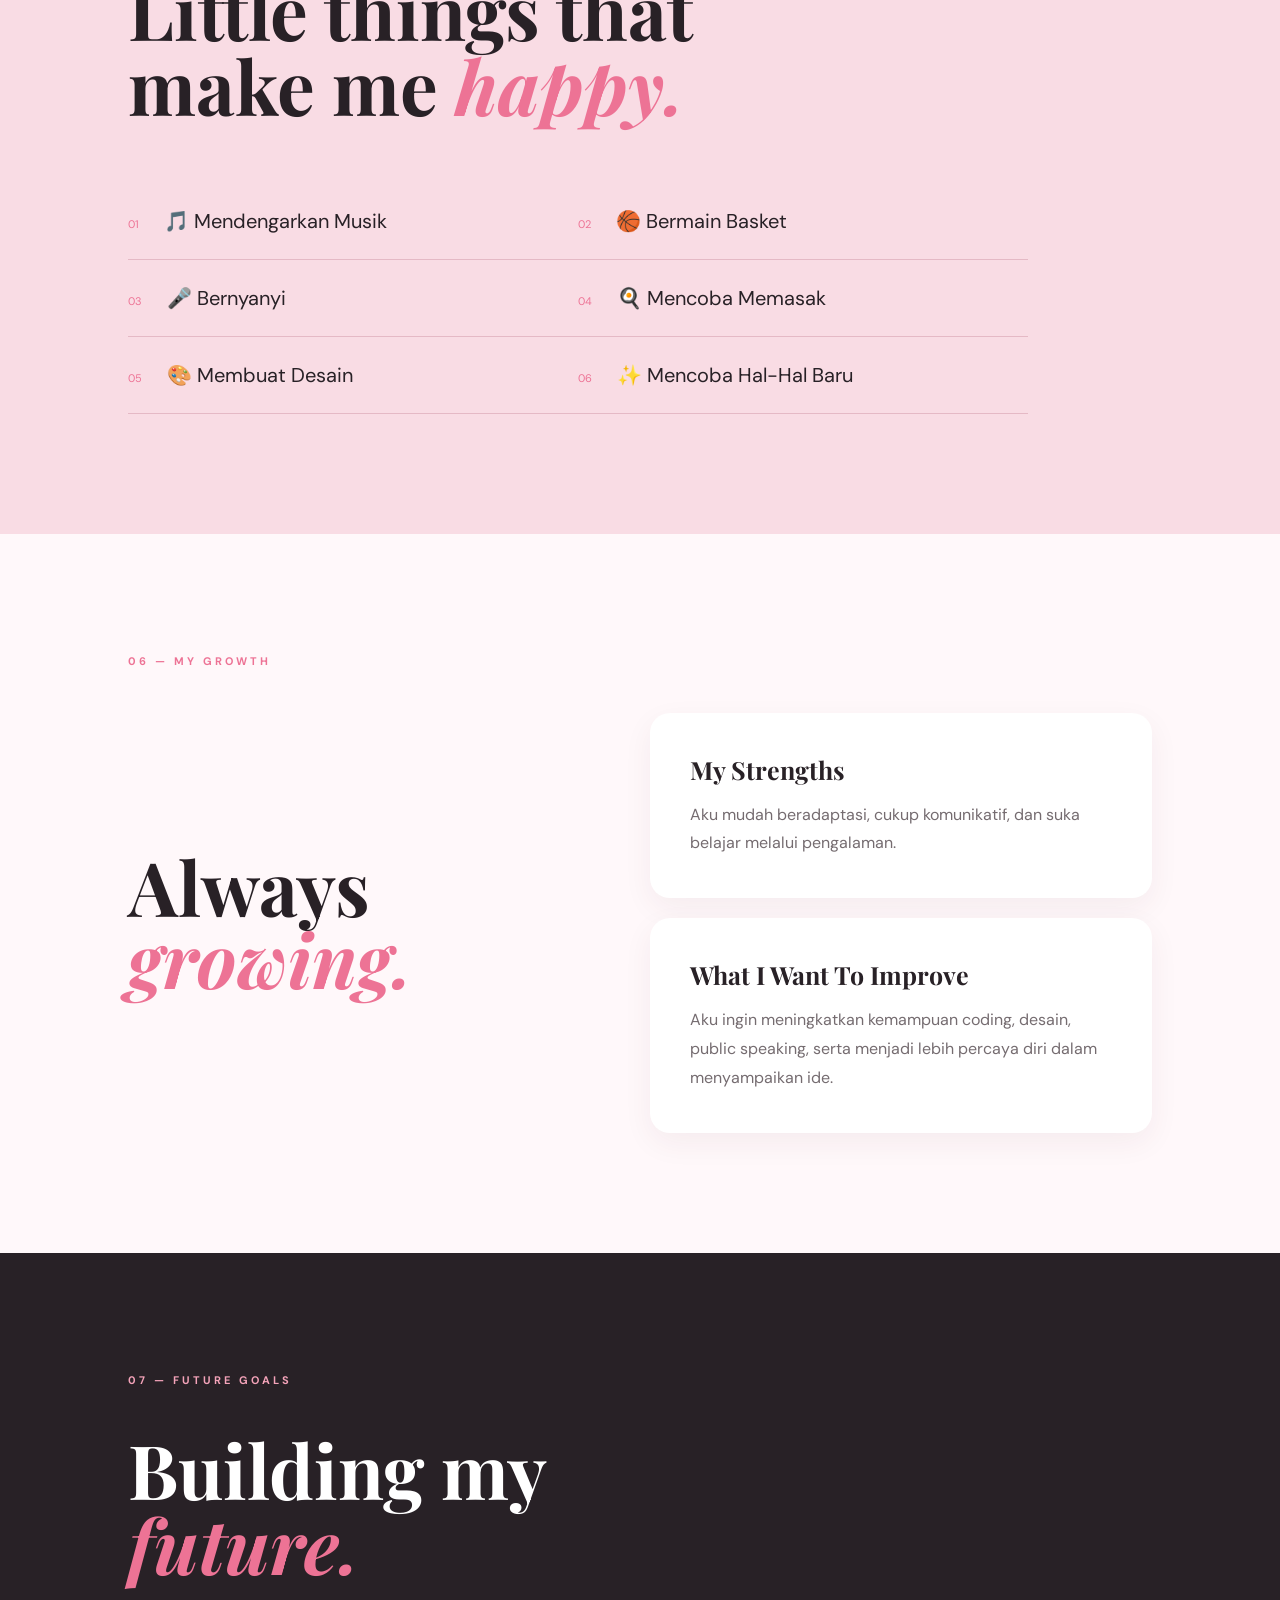
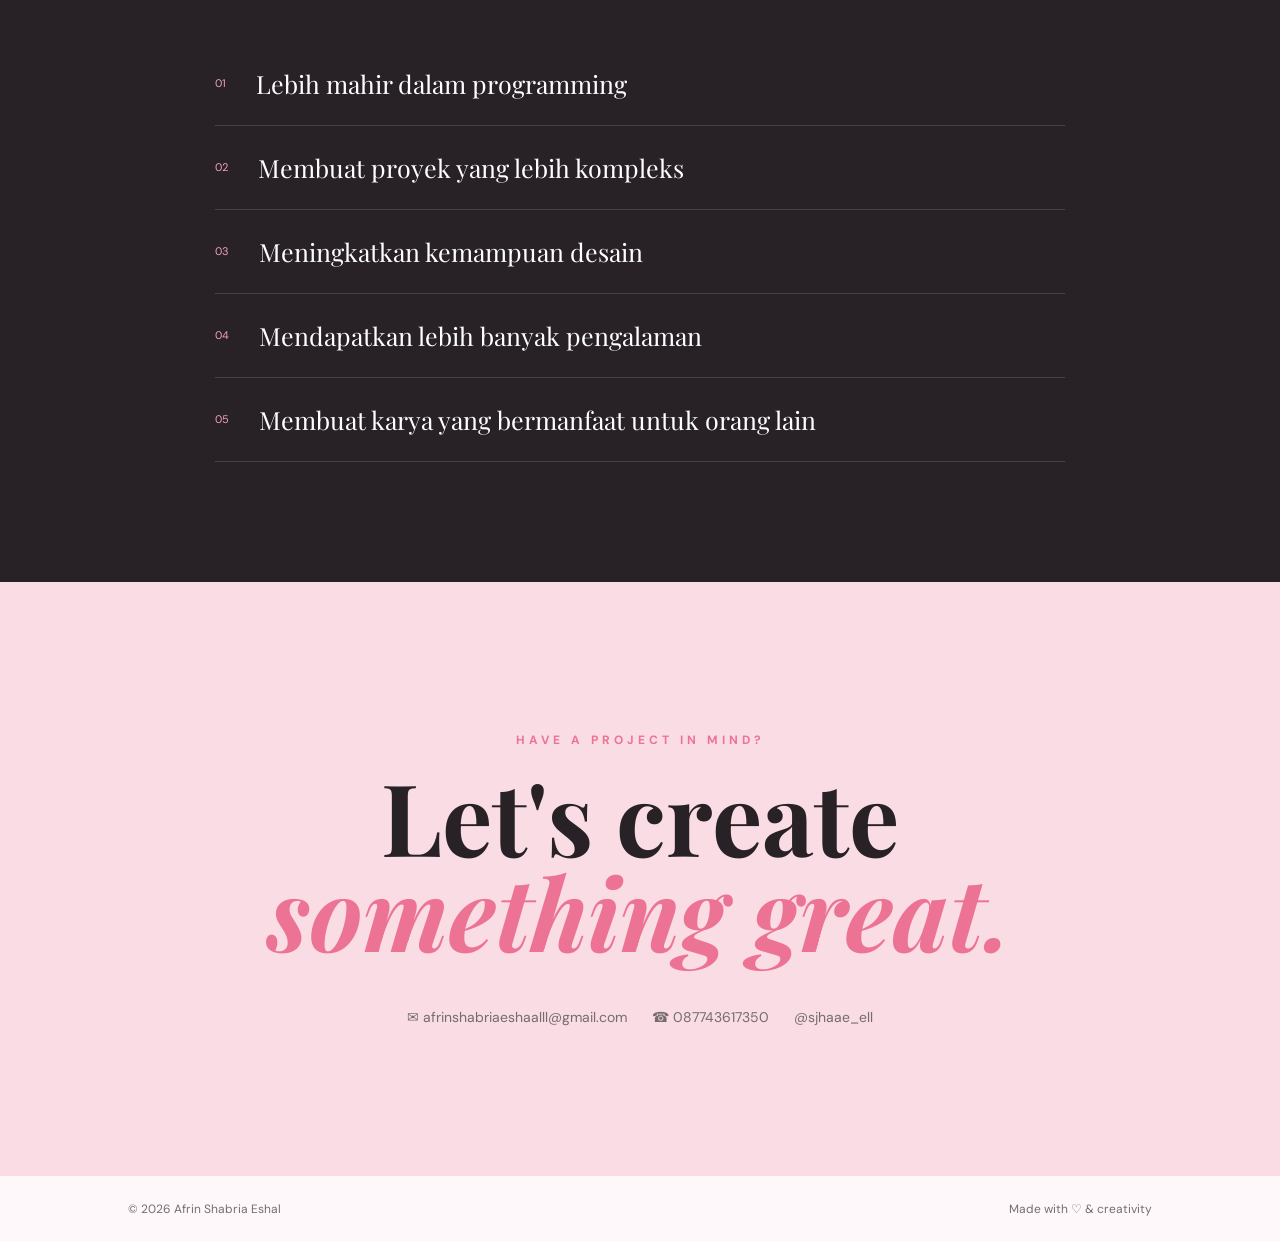
==== commit 4f6b0224: "mbull" ====
--- a/tes/index.html
+++ b/tes/index.html
@@ -88,35 +88,49 @@
 
 
     <!-- ABOUT -->
-    <section id="about" class="section about">
+<section id="about" class="section about">
+
+    <div class="about-image">
+
+        <div class="about-decoration"></div>
+
+        <img src="foto-skill.png" alt="Foto Afrin Shabria">
+
+        <div class="about-badge">
+            ✦ 2026
+        </div>
+
+    </div>
+
+    <div class="about-content">
 
         <div class="section-label">
             01 — ABOUT ME
         </div>
 
-        <div class="about-content">
-
-            <h2>
-                Creative mind,<br>
-                <span>curious soul.</span>
-            </h2>
-
-            <p>
-                Hai! Aku Afrin Shabria Eshal, seorang pelajar
-                yang tertarik dengan dunia teknologi, desain,
-                dan kreativitas.
-            </p>
-
-            <p>
-                Aku adalah orang yang cukup ceria, suka
-                berkomunikasi, mencoba hal-hal baru, dan senang
-                mengembangkan kemampuan lewat berbagai kegiatan
-                dan pengalaman.
-            </p>
-
-        </div>
-
-    </section>
+        <h2>
+            Creative mind,<br>
+            <span>curious soul.</span>
+        </h2>
+
+        <p>
+            Hai! Aku Afrin Shabria Eshal, seorang pelajar
+            yang tertarik dengan dunia teknologi, desain,
+            dan kreativitas.
+        </p>
+
+        <p>
+            Aku adalah orang yang cukup ceria, suka
+            berkomunikasi, mencoba hal-hal baru, dan senang
+            mengembangkan kemampuan lewat berbagai kegiatan
+            dan pengalaman.
+        </p>
+
+    </div>
+
+</section>
+```
+
 
 
     <!-- EDUCATION -->
--- a/tes/style.css
+++ b/tes/style.css
@@ -322,7 +322,6 @@
     font-style: italic;
 }
 
-
 /* =========================
    ABOUT
 ========================= */
@@ -331,13 +330,111 @@
     background: #f9dce4;
 
     display: grid;
-    grid-template-columns: 1fr 2fr;
+
+    /* KIRI = FOTO | KANAN = TEXT */
+    grid-template-columns: 0.9fr 1.1fr;
+
+    align-items: center;
 
     gap: 80px;
 }
 
+
+/* =========================
+   ABOUT IMAGE
+========================= */
+
+.about-image {
+    position: relative;
+
+    width: 100%;
+    height: 500px;
+
+    display: flex;
+    align-items: center;
+    justify-content: center;
+}
+
+.about-image img {
+    width: 300px;
+    height: 400px;
+
+    object-fit: cover;
+
+    border-radius: 150px 150px 20px 20px;
+
+    position: relative;
+    z-index: 2;
+
+    box-shadow: 0 25px 50px rgba(80, 40, 50, 0.15);
+
+    transition: 0.5s ease;
+}
+
+
+/* Lingkaran pink di belakang foto */
+
+.about-decoration {
+    position: absolute;
+
+    width: 340px;
+    height: 340px;
+
+    border-radius: 50%;
+
+    background: #f4a3b9;
+
+    z-index: 1;
+
+    transition: 0.5s ease;
+}
+
+
+/* Badge */
+
+.about-badge {
+    position: absolute;
+
+    right: 20px;
+    bottom: 45px;
+
+    z-index: 3;
+
+    background: #282126;
+
+    color: white;
+
+    padding: 13px 18px;
+
+    border-radius: 30px;
+
+    font-size: 13px;
+
+    box-shadow: 0 15px 30px rgba(40, 33, 38, 0.2);
+
+    animation: floating 3s ease-in-out infinite;
+}
+
+
+/* Hover */
+
+.about-image:hover img {
+    transform: translateY(-10px) rotate(-2deg);
+
+    box-shadow: 0 35px 70px rgba(80, 40, 50, 0.22);
+}
+
+.about-image:hover .about-decoration {
+    transform: scale(1.08) rotate(8deg);
+}
+
+
+/* =========================
+   ABOUT CONTENT
+========================= */
+
 .about-content {
-    max-width: 700px;
+    max-width: 650px;
 }
 
 .about-content h2 {
@@ -352,11 +449,12 @@
 
 .about-content h2 span {
     color: #ed7395;
+
     font-style: italic;
 }
 
 .about-content p {
-    max-width: 650px;
+    max-width: 600px;
 
     color: #695e63;
 
@@ -365,6 +463,112 @@
     line-height: 1.9;
 
     margin-bottom: 20px;
+}
+
+
+/* =========================
+   ABOUT RESPONSIVE
+========================= */
+
+@media (max-width: 900px) {
+
+    .about {
+        grid-template-columns: 1fr;
+
+        gap: 30px;
+    }
+
+    .about-image {
+        height: 450px;
+    }
+
+    .about-content {
+        max-width: 100%;
+    }
+
+}
+
+
+@media (max-width: 600px) {
+
+    .about-image {
+        height: 400px;
+    }
+
+    .about-image img {
+        width: 250px;
+        height: 340px;
+    }
+
+    .about-decoration {
+        width: 290px;
+        height: 290px;
+    }
+
+    .about-badge {
+        right: 5px;
+        bottom: 25px;
+    }
+
+}
+
+/* Badge */
+
+.about-badge {
+    position: absolute;
+
+    right: 10px;
+    bottom: 55px;
+
+    z-index: 3;
+
+    background: #282126;
+
+    color: white;
+
+    padding: 15px 20px;
+
+    border-radius: 30px;
+
+    font-size: 13px;
+
+    box-shadow: 0 15px 30px rgba(40, 33, 38, 0.2);
+
+    animation: floating 3s ease-in-out infinite;
+}
+
+
+/* Responsive */
+
+@media (max-width: 900px) {
+
+    .about-image {
+        margin-bottom: 40px;
+    }
+
+}
+
+@media (max-width: 600px) {
+
+    .about-image {
+        height: 430px;
+    }
+
+    .about-image img {
+        width: 260px;
+        height: 350px;
+    }
+
+    .about-decoration {
+        width: 290px;
+        height: 290px;
+    }
+
+    .about-badge {
+        right: 15px;
+        bottom: 30px;
+    }
+
 }
 
 
